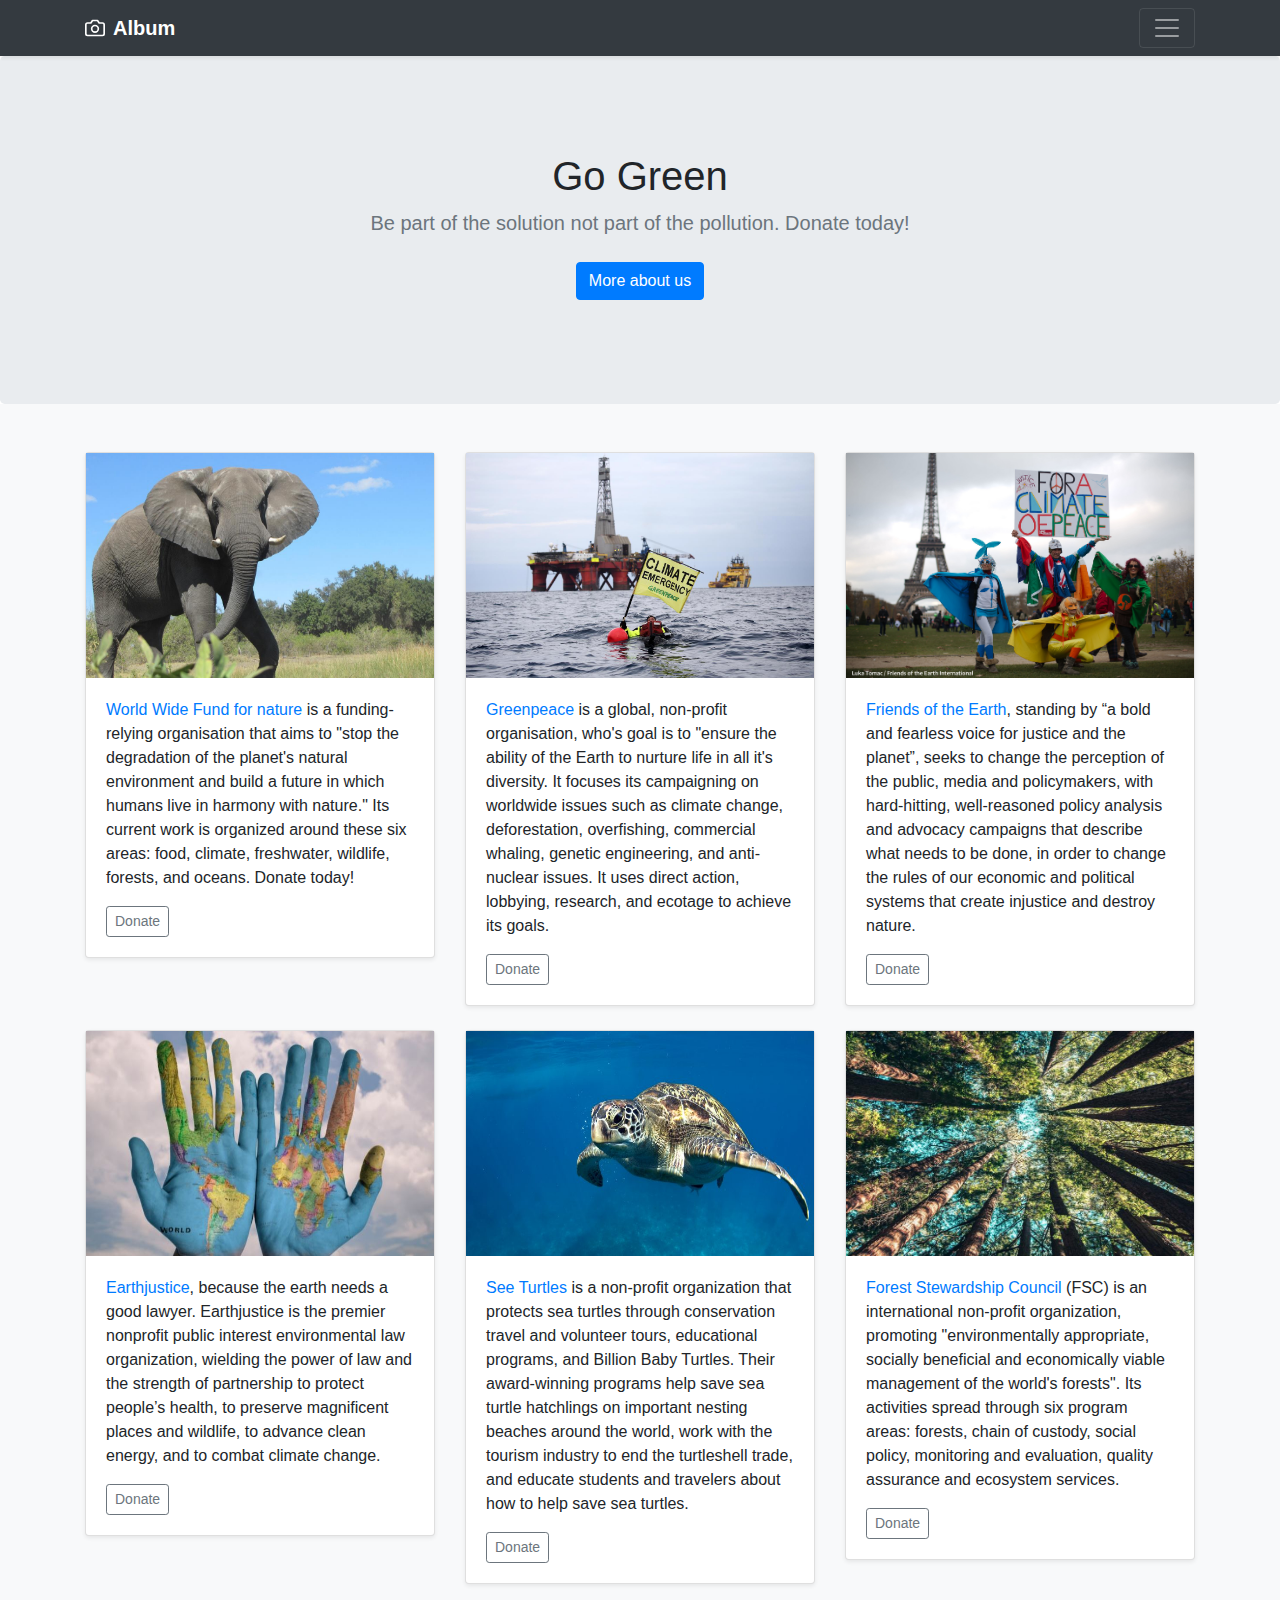
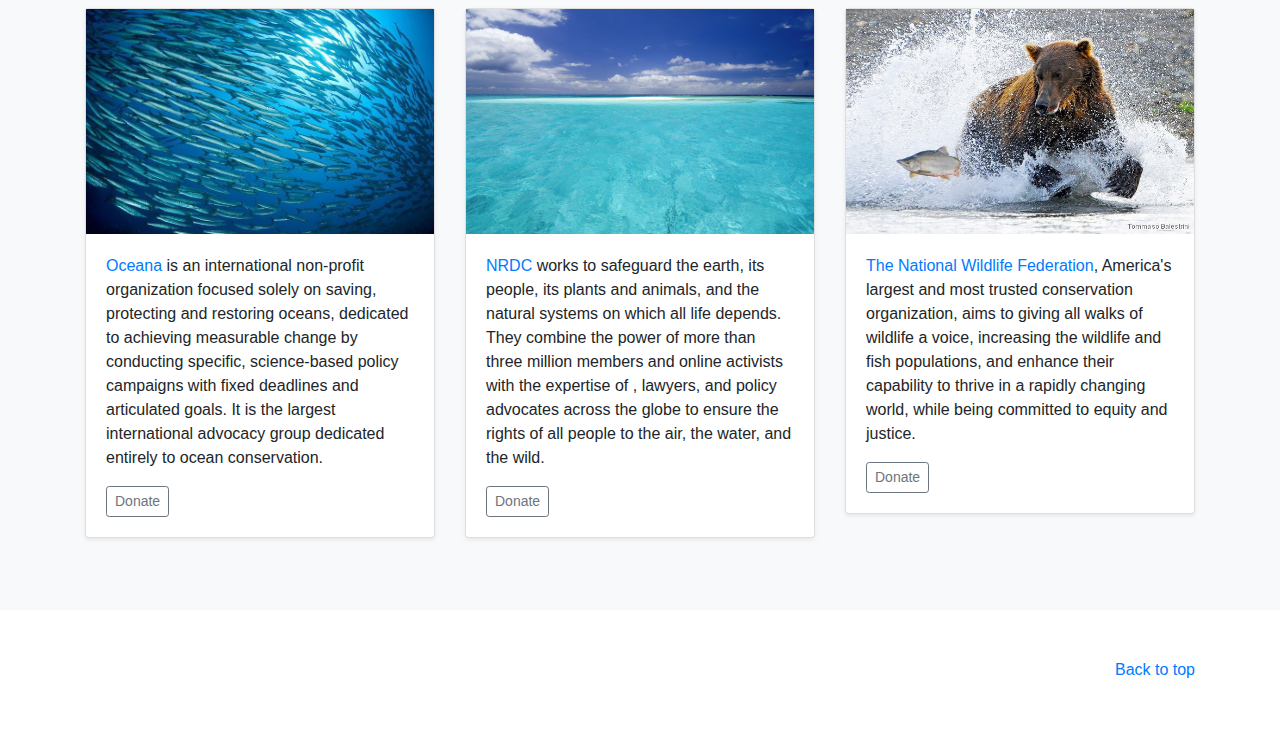
==== moreaboutus.html @ 10366674 "vol2" ====
<!doctype hmtl>
<html lang="en">

<head>
  <meta charset="utf-8">
  <meta name="viewport" content="width=device-width, initial-scale=1, shrink-to-fit=no">
  <meta name="description" content="">
  <meta name="author" content="Mark Otto, Jacob Thornton, and Bootstrap contributors">
  <meta name="generator" content="Jekyll v4.1.1">
  <title>Go Green</title>

  <link rel="canonical" href="https://getbootstrap.com/docs/4.5/examples/album/">

  <!-- Bootstrap core CSS -->
  <link rel="stylesheet" href="https://stackpath.bootstrapcdn.com/bootstrap/4.5.2/css/bootstrap.min.css"
    integrity="sha384-JcKb8q3iqJ61gNV9KGb8thSsNjpSL0n8PARn9HuZOnIxN0hoP+VmmDGMN5t9UJ0Z" crossorigin="anonymous">


  <!-- Custom styles for this template -->
  <link href="album.css" rel="stylesheet">
</head>

<body>  <header>
  <div class="collapse bg-dark" id="navbarHeader">
    <div class="container">
      <div class="row">
        <div class="col-sm-8 col-md-7 py-4">
          <h4 class="text-white">About</h4>
          <p class="text-muted">Add some information about the album below, the author, or any other background context. Make it a few sentences long so folks can pick up some informative tidbits. Then, link them off to some social networking sites or contact information.</p>
        </div>
        <div class="col-sm-4 offset-md-1 py-4">
          <h4 class="text-white">Contact</h4>
          <ul class="list-unstyled">
            <li><a href="#" class="text-white">Follow on Twitter</a></li>
            <li><a href="#" class="text-white">Like on Facebook</a></li>
            <li><a href="#" class="text-white">Email me</a></li>
          </ul>
        </div>
      </div>
    </div>
  </div>
  <div class="navbar navbar-dark bg-dark shadow-sm">
    <div class="container d-flex justify-content-between">
      <a href="#" class="navbar-brand d-flex align-items-center">
        <svg xmlns="http://www.w3.org/2000/svg" width="20" height="20" fill="none" stroke="currentColor" stroke-linecap="round" stroke-linejoin="round" stroke-width="2" aria-hidden="true" class="mr-2" viewBox="0 0 24 24" focusable="false"><path d="M23 19a2 2 0 0 1-2 2H3a2 2 0 0 1-2-2V8a2 2 0 0 1 2-2h4l2-3h6l2 3h4a2 2 0 0 1 2 2z"/><circle cx="12" cy="13" r="4"/></svg>
        <strong>Album</strong>
      </a>
      <button class="navbar-toggler" type="button" data-toggle="collapse" data-target="#navbarHeader" aria-controls="navbarHeader" aria-expanded="false" aria-label="Toggle navigation">
        <span class="navbar-toggler-icon"></span>
      </button>
    </div>
  </div>
</header>

  <!-- <header>
    <div class="collapse bg-dark" id="navbarHeader">
      <div class="container">
        <div class="row">
          <div class="col-sm-8 col-md-7 py-4">
            <h4 class="text-white">About</h4>
            <p class="text-muted">This site aims to raise awarness about the crucial situation our planet is facing.
              People can, through multiple sites, make donations to organisations fighting against our enviromental
              crisis.</p>
          </div>
          <div class="col-sm-4 offset-md-1 py-4">
            <h4 class="text-white">Contact</h4>
            <ul class="list-unstyle">
              <li><a href="https://twitter.com/gogreen32145730" class="text-white">Follow on Twitter</a></li>
              <li><a href="#" class="text-white">Follow on instagram</a></li>
              <li><a href="mailto:gogreenn2020@gmail.com" class="text-white">Email me</a></li>
            </ul>
          </div>
        </div>
      </div>
    </div>
    <div class="navbar navbar-dark bg-dark shadow-sm">
      <div class="container d-flex justify-content-between">
        <a href="#" class="navbar-brand d-flex align-items-center">

        </a>
        <button class="navbar-toggler" type="button" data-toggle="collapse" data-target="#navbarHeader"
          aria-controls="navbarHeader" aria-expanded="false" aria-label="Toggle navigation">
          <span class="navbar-toggler-icon"></span>
        </button>
      </div>
    </div>
  </header> --> 

  <main role="main">

    <section class="jumbotron text-center">
      <div class="container">
        <h1>Go Green</h1>
        <p class="lead text-muted">Be part of the solution not part of the pollution. Donate today!</p>
        <p>
          <a href="#" class="btn btn-primary my-2">More about us</a>

        </p>
      </div>
    </section>

    <div class="album py-5 bg-light">
      <div class="container">

        <div class="row">
          <div class="col-md-4">
            <div class="card mb-4 shadow-sm">
              <img src="elefantewwf.jpg" width="100%" height="225" xmlns="http://www.w3.org/2000/svg"
                preserveAspectRatio="xMidYMid slice" focusable="false" role="img" aria-label="Placeholder: Thumbnail">
              <title>Placeholder</title>
              <rect width="100%" height="100%" fill="#55595c" />
              <div class="card-body">
                <p class="card-text"><a
                    href="https://www.google.com/aclk?sa=l&ai=DChcSEwjLlL6vu8zrAhWRqRgKHQuYAdQYABAAGgJsZQ&ae=2&sig=AOD64_0D51InJXnUSyZuXm8vVxzeJvF4CA&q&adurl&ved=2ahUKEwig17Ovu8zrAhVqxIsKHYS4Bi0Q0Qx6BAgoEAE"
                    class="texte-black">World Wide Fund for nature</a> is a funding-relying organisation that aims to
                  "stop the degradation of the planet's natural environment and build a future in which humans live in
                  harmony with nature." Its current work is organized around these six areas: food, climate, freshwater,
                  wildlife, forests, and oceans. Donate today!</p>
                <div class="d-flex justify-content-between align-items-center">
                  <div class="btn-group">
                    <a href="https://lp.panda.org/donate" class="btn btn-sm btn-outline-secondary">Donate</a>
                  </div>
                </div>
              </div>
            </div>
          </div>
          <div class="col-md-4">
            <div class="card mb-4 shadow-sm">
              <img src="climate.jpg" width="100%" height="225" xmlns="http://www.w3.org/2000/svg"
                preserveAspectRatio="xMidYMid slice" focusable="false" role="img" aria-label="Placeholder: Thumbnail">
              <title>Placeholder</title>
              <rect width="100%" height="100%" fill="#55595c" />
              <div class="card-body">
                <p class="card-text"><a href="https://www.greenpeace.org/international/"
                    classe="texte-black">Greenpeace</a> is a global, non-profit organisation, who's goal is to "ensure
                  the ability of the Earth to nurture life in all it's diversity. It focuses its campaigning on
                  worldwide issues such as climate change, deforestation, overfishing, commercial whaling, genetic
                  engineering, and anti-nuclear issues. It uses direct action, lobbying, research, and ecotage to
                  achieve its goals.</p>
                <div class="d-flex justify-content-between align-items-center">
                  <div class="btn-group">
                    <a href="https://act.greenpeace.org/page/33188/donate/1?_ga=2.76716883.715536550.1599117206-2094102389.1599117206"
                      class="btn btn-sm btn-outline-secondary">Donate</a>
                  </div>
                </div>
              </div>
            </div>
          </div>
          <div class="col-md-4">
            <div class="card mb-4 shadow-sm">
              <img src="friends.jpg" width="100%" height="225" xmlns="http://www.w3.org/2000/svg"
                preserveAspectRatio="xMidYMid slice" focusable="false" role="img" aria-label="Placeholder: Thumbnail">
              <title>Placeholder</title>
              <rect width="100%" height="100%" fill="#55595c" />
              <div class="card-body">
                <p class="card-text"><a href="https://friendsoftheearth.uk/" classe="texte-black">Friends of the
                    Earth</a>, standing by “a bold and fearless voice for justice and the planet”, seeks to change the
                  perception of the public, media and policymakers, with hard-hitting, well-reasoned policy analysis and
                  advocacy campaigns that describe what needs to be done, in order to change the rules of our economic
                  and political systems that create injustice and destroy nature.</p>
                <div class="d-flex justify-content-between align-items-center">
                  <div class="btn-group">
                    <a href="https://act.friendsoftheearth.uk/donate/make-donation?_ga=2.71525395.1425810113.1599120692-1508148606.1599120692"
                      class="btn btn-sm btn-outline-secondary">Donate</a>
                  </div>
                </div>
              </div>
            </div>
          </div>

          <div class="col-md-4">
            <div class="card mb-4 shadow-sm">
              <img src="justice.jpg" width="100%" height="225" xmlns="http://www.w3.org/2000/svg"
                preserveAspectRatio="xMidYMid slice" focusable="false" role="img" aria-label="Placeholder: Thumbnail">
              <title>Placeholder</title>
              <rect width="100%" height="100%" fill="#55595c" />
              <div class="card-body">
                <p class="card-text"><a href="https://earthjustice.org/" classe="texte-black">Earthjustice</a>, because
                  the earth needs a good lawyer. Earthjustice is the premier nonprofit public interest environmental law
                  organization, wielding the power of law and the strength of partnership to protect people’s health, to
                  preserve magnificent places and wildlife, to advance clean energy, and to combat climate change.
                <div class="d-flex justify-content-between align-items-center">
                  <div class="btn-group">
                    <a href="https://earthjustice.org/give/donate-today"
                      class="btn btn-sm btn-outline-secondary">Donate</a>
                  </div>
                </div>
              </div>
            </div>
          </div>
          <div class="col-md-4">
            <div class="card mb-4 shadow-sm">
              <img src="turtles.jpg" width="100%" height="225" xmlns="http://www.w3.org/2000/svg"
                preserveAspectRatio="xMidYMid slice" focusable="false" role="img" aria-label="Placeholder: Thumbnail">
              <title>Placeholder</title>
              <rect width="100%" height="100%" fill="#55595c" />
              <div class="card-body">
                <p class="card-text"><a href="https://www.seeturtles.org/help-save-turtles" classe="texte-black">See
                    Turtles</a> is a non-profit organization that protects sea turtles through conservation travel and
                  volunteer tours, educational programs, and Billion Baby Turtles. Their award-winning programs help
                  save sea turtle hatchlings on important nesting beaches around the world, work with the tourism
                  industry to end the turtleshell trade, and educate students and travelers about how to help save sea
                  turtles.</p>
                <div class="d-flex justify-content-between align-items-center">
                  <div class="btn-group">
                    <a href="https://www.seeturtles.org/donate" class="btn btn-sm btn-outline-secondary">Donate</a>
                  </div>
                </div>
              </div>
            </div>
          </div>
          <div class="col-md-4">
            <div class="card mb-4 shadow-sm">
              <img src="fsc.jpg" width="100%" height="225" xmlns="http://www.w3.org/2000/svg"
                preserveAspectRatio="xMidYMid slice" focusable="false" role="img" aria-label="Placeholder: Thumbnail">
              <title>Placeholder</title>
              <rect width="100%" height="100%" fill="#55595c" />
              <div class="card-body">
                <p class="card-text"><a href="https://fsc.org/en/about-us" classe="texte-black">Forest Stewardship
                    Council</a> (FSC) is an international non-profit organization, promoting "environmentally
                  appropriate, socially beneficial and economically viable management of the world's forests". Its
                  activities spread through six program areas: forests, chain of custody, social policy, monitoring and
                  evaluation, quality assurance and ecosystem services.</p>
                <div class="d-flex justify-content-between align-items-center">
                  <div class="btn-group">
                    <a href="https://fsc.org/en/support-us" class="btn btn-sm btn-outline-secondary">Donate</a>
                  </div>
                </div>
              </div>
            </div>
          </div>

          <div class="col-md-4">
            <div class="card mb-4 shadow-sm">
              <img src="oceana.jpg" width="100%" height="225" xmlns="http://www.w3.org/2000/svg"
                preserveAspectRatio="xMidYMid slice" focusable="false" role="img" aria-label="Placeholder: Thumbnail">
              <title>Placeholder</title>
              <rect width="100%" height="100%" fill="#55595c" />
              <div class="card-body">
                <p class="card-text"><a href="https://oceana.org/" classe="texte-black">Oceana</a> is an international
                  non-profit organization focused solely on saving, protecting and restoring oceans, dedicated to
                  achieving measurable change by conducting specific, science-based policy campaigns with fixed
                  deadlines and articulated goals. It is the largest international advocacy group dedicated entirely to
                  ocean conservation.</p>
                <div class="d-flex justify-content-between align-items-center">
                  <div class="btn-group">
                    <a href="https://oceana.org/support-oceana" class="btn btn-sm btn-outline-secondary">Donate</a>
                  </div>
                </div>
              </div>
            </div>
          </div>
          <div class="col-md-4">
            <div class="card mb-4 shadow-sm">
              <img src="nrdc.jpg" width="100%" height="225" xmlns="http://www.w3.org/2000/svg"
                preserveAspectRatio="xMidYMid slice" focusable="false" role="img" aria-label="Placeholder: Thumbnail">
              <title>Placeholder</title>
              <rect width="100%" height="100%" fill="#55595c" />
              <div class="card-body">
                <p class="card-text"><a
                    href="https://www.nrdc.org/stories/air-pollution-everything-you-need-know">NRDC</a> works to
                  safeguard the earth, its people, its plants and animals, and the natural systems on which all life
                  depends. They combine the power of more than three million members and online activists with the
                  expertise of , lawyers, and policy advocates across the globe to ensure the rights of all people to
                  the air, the water, and the wild. </p>
                <div class="d-flex justify-content-between align-items-center">
                  <div class="btn-group">
                    <a href="https://www.nrdc.org/get-involved" class="btn btn-sm btn-outline-secondary">Donate</a>
                  </div>
                </div>
              </div>
            </div>
          </div>
          <div class="col-md-4">
            <div class="card mb-4 shadow-sm">
              <img src="nwf.jpg" width="100%" height="225" xmlns="http://www.w3.org/2000/svg"
                preserveAspectRatio="xMidYMid slice" focusable="false" role="img" aria-label="Placeholder: Thumbnail">
              <title>Placeholder</title>
              <rect width="100%" height="100%" fill="#55595c" />
              <div class="card-body">
                <p class="card-text"><a href="https://www.nwf.org/Our-Work" classe="texte-black">The National Wildlife
                    Federation</a>, America's largest and most trusted conservation organization, aims to giving all
                  walks of wildlife a voice, increasing the wildlife and fish populations, and enhance their capability
                  to thrive in a rapidly changing world, while being committed to equity and justice.</p>
                <div class="d-flex justify-content-between align-items-center">
                  <div class="btn-group">
                    <a href="https://support.nwf.org/page/9384/donate/1?_ga=2.35421409.1308420424.1599129655-417324449.1599129655"
                      class="btn btn-sm btn-outline-secondary">Donate</a>
                  </div>
                </div>
              </div>
            </div>
          </div>
        </div>
      </div>
    </div>

  </main>

  <footer class="text-muted">
    <div class="container">
      <p class="float-right">
        <a href="#">Back to top</a>
      </p>
    </div>
  </footer>
 <!-- Bootstrap core JavaScript
    ================================================== -->
    <!-- Placed at the end of the document so the pages load faster -->
    <script
      src="https://code.jquery.com/jquery-3.3.1.slim.min.js"
      integrity="sha384-q8i/X+965DzO0rT7abK41JStQIAqVgRVzpbzo5smXKp4YfRvH+8abtTE1Pi6jizo"
      crossorigin="anonymous"
    ></script>
    <script>
      window.jQuery ||
        document.write(
          '<script src="../../assets/js/vendor/jquery-slim.min.js"><\/script>'
        );
    </script>
    <script src="https://getbootstrap.com/docs/4.1/assets/js/vendor/popper.min.js"></script>
    <script src="https://getbootstrap.com/docs/4.1/dist/js/bootstrap.min.js"></script>
<script src="https://getbootstrap.com/docs/4.1/assets/js/vendor/holder.min.js"></script>
</body> 

</html>
---- album.css ----
.jumbotron {
  padding-top: 3rem;
  padding-bottom: 3rem;
  margin-bottom: 0;
  background-image:("gogreen.jpg")
}
@media (min-width: 768px) {
  .jumbotron {
    padding-top: 6rem;
    padding-bottom: 6rem;
  }
}

.jumbotron p:last-child {
  margin-bottom: 0;
}

.jumbotron h1 {
  font-weight: 300;
}

.jumbotron .container {
  max-width: 40rem;
}

      .bd-placeholder-img {
        font-size: 1.125rem;
        text-anchor: middle;
        -webkit-user-select: none;
        -moz-user-select: none;
        -ms-user-select: none;
        user-select: none;
      }

      @media (min-width: 768px) {
        .bd-placeholder-img-lg {
          font-size: 3.5rem;
        }
      }
    
footer {
  padding-top: 3rem;
  padding-bottom: 3rem;
}

footer p {
  margin-bottom: .25rem;
}
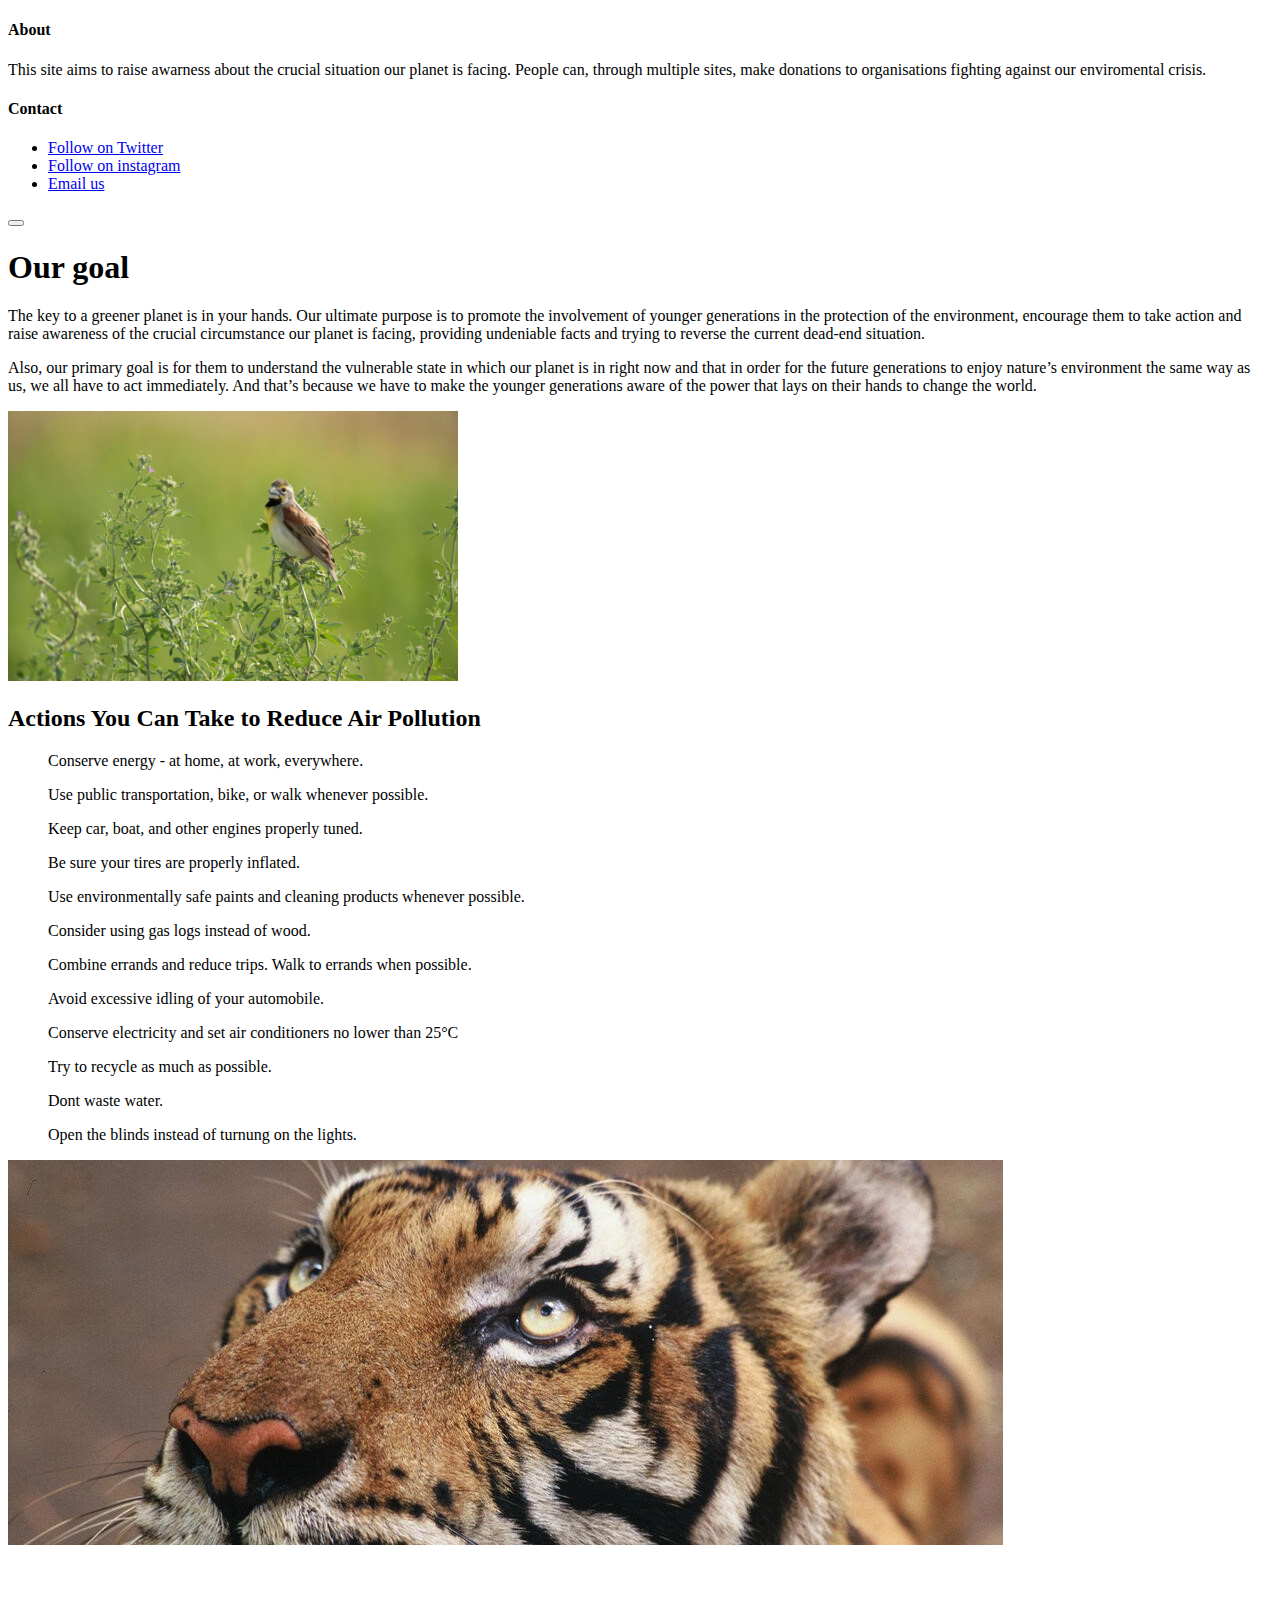
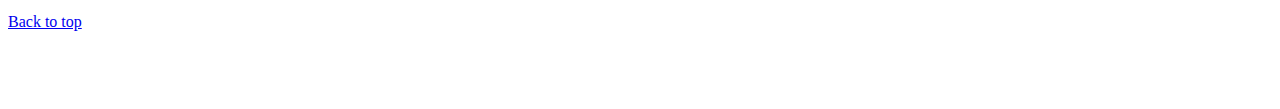
==== commit a59c67a5: "vol 3" ====
--- a/moreaboutus.html
+++ b/moreaboutus.html
@@ -1,303 +1,101 @@
-<!doctype hmtl>
+<!DOCTYPE html>
 <html lang="en">
-
-<head>
-  <meta charset="utf-8">
-  <meta name="viewport" content="width=device-width, initial-scale=1, shrink-to-fit=no">
-  <meta name="description" content="">
-  <meta name="author" content="Mark Otto, Jacob Thornton, and Bootstrap contributors">
-  <meta name="generator" content="Jekyll v4.1.1">
-  <title>Go Green</title>
-
-  <link rel="canonical" href="https://getbootstrap.com/docs/4.5/examples/album/">
-
-  <!-- Bootstrap core CSS -->
-  <link rel="stylesheet" href="https://stackpath.bootstrapcdn.com/bootstrap/4.5.2/css/bootstrap.min.css"
-    integrity="sha384-JcKb8q3iqJ61gNV9KGb8thSsNjpSL0n8PARn9HuZOnIxN0hoP+VmmDGMN5t9UJ0Z" crossorigin="anonymous">
-
-
-  <!-- Custom styles for this template -->
-  <link href="album.css" rel="stylesheet">
-</head>
-
-<body>  <header>
-  <div class="collapse bg-dark" id="navbarHeader">
-    <div class="container">
-      <div class="row">
-        <div class="col-sm-8 col-md-7 py-4">
-          <h4 class="text-white">About</h4>
-          <p class="text-muted">Add some information about the album below, the author, or any other background context. Make it a few sentences long so folks can pick up some informative tidbits. Then, link them off to some social networking sites or contact information.</p>
-        </div>
-        <div class="col-sm-4 offset-md-1 py-4">
-          <h4 class="text-white">Contact</h4>
-          <ul class="list-unstyled">
-            <li><a href="#" class="text-white">Follow on Twitter</a></li>
-            <li><a href="#" class="text-white">Like on Facebook</a></li>
-            <li><a href="#" class="text-white">Email me</a></li>
-          </ul>
-        </div>
-      </div>
-    </div>
-  </div>
-  <div class="navbar navbar-dark bg-dark shadow-sm">
-    <div class="container d-flex justify-content-between">
-      <a href="#" class="navbar-brand d-flex align-items-center">
-        <svg xmlns="http://www.w3.org/2000/svg" width="20" height="20" fill="none" stroke="currentColor" stroke-linecap="round" stroke-linejoin="round" stroke-width="2" aria-hidden="true" class="mr-2" viewBox="0 0 24 24" focusable="false"><path d="M23 19a2 2 0 0 1-2 2H3a2 2 0 0 1-2-2V8a2 2 0 0 1 2-2h4l2-3h6l2 3h4a2 2 0 0 1 2 2z"/><circle cx="12" cy="13" r="4"/></svg>
-        <strong>Album</strong>
-      </a>
-      <button class="navbar-toggler" type="button" data-toggle="collapse" data-target="#navbarHeader" aria-controls="navbarHeader" aria-expanded="false" aria-label="Toggle navigation">
-        <span class="navbar-toggler-icon"></span>
-      </button>
-    </div>
-  </div>
-</header>
-
-  <!-- <header>
-    <div class="collapse bg-dark" id="navbarHeader">
-      <div class="container">
-        <div class="row">
-          <div class="col-sm-8 col-md-7 py-4">
-            <h4 class="text-white">About</h4>
-            <p class="text-muted">This site aims to raise awarness about the crucial situation our planet is facing.
-              People can, through multiple sites, make donations to organisations fighting against our enviromental
-              crisis.</p>
-          </div>
-          <div class="col-sm-4 offset-md-1 py-4">
-            <h4 class="text-white">Contact</h4>
-            <ul class="list-unstyle">
-              <li><a href="https://twitter.com/gogreen32145730" class="text-white">Follow on Twitter</a></li>
-              <li><a href="#" class="text-white">Follow on instagram</a></li>
-              <li><a href="mailto:gogreenn2020@gmail.com" class="text-white">Email me</a></li>
-            </ul>
-          </div>
-        </div>
-      </div>
-    </div>
-    <div class="navbar navbar-dark bg-dark shadow-sm">
-      <div class="container d-flex justify-content-between">
-        <a href="#" class="navbar-brand d-flex align-items-center">
-
-        </a>
-        <button class="navbar-toggler" type="button" data-toggle="collapse" data-target="#navbarHeader"
-          aria-controls="navbarHeader" aria-expanded="false" aria-label="Toggle navigation">
-          <span class="navbar-toggler-icon"></span>
-        </button>
-      </div>
-    </div>
-  </header> --> 
-
-  <main role="main">
-
-    <section class="jumbotron text-center">
-      <div class="container">
-        <h1>Go Green</h1>
-        <p class="lead text-muted">Be part of the solution not part of the pollution. Donate today!</p>
-        <p>
-          <a href="#" class="btn btn-primary my-2">More about us</a>
-
-        </p>
-      </div>
-    </section>
-
-    <div class="album py-5 bg-light">
-      <div class="container">
-
-        <div class="row">
-          <div class="col-md-4">
-            <div class="card mb-4 shadow-sm">
-              <img src="elefantewwf.jpg" width="100%" height="225" xmlns="http://www.w3.org/2000/svg"
-                preserveAspectRatio="xMidYMid slice" focusable="false" role="img" aria-label="Placeholder: Thumbnail">
-              <title>Placeholder</title>
-              <rect width="100%" height="100%" fill="#55595c" />
-              <div class="card-body">
-                <p class="card-text"><a
-                    href="https://www.google.com/aclk?sa=l&ai=DChcSEwjLlL6vu8zrAhWRqRgKHQuYAdQYABAAGgJsZQ&ae=2&sig=AOD64_0D51InJXnUSyZuXm8vVxzeJvF4CA&q&adurl&ved=2ahUKEwig17Ovu8zrAhVqxIsKHYS4Bi0Q0Qx6BAgoEAE"
-                    class="texte-black">World Wide Fund for nature</a> is a funding-relying organisation that aims to
-                  "stop the degradation of the planet's natural environment and build a future in which humans live in
-                  harmony with nature." Its current work is organized around these six areas: food, climate, freshwater,
-                  wildlife, forests, and oceans. Donate today!</p>
-                <div class="d-flex justify-content-between align-items-center">
-                  <div class="btn-group">
-                    <a href="https://lp.panda.org/donate" class="btn btn-sm btn-outline-secondary">Donate</a>
-                  </div>
-                </div>
-              </div>
+  <head>
+    <meta charset="utf-8" />
+    <meta
+      name="viewport"
+      content="width=device-width, initial-scale=1, shrink-to-fit=no"
+    />
+    <meta name="description" content="" />
+    <meta name="author" content="" />
+    <link rel="icon" href="/docs/4.1/assets/img/favicons/favicon.ico" />
+    <title>Go Green</title>
+    <link
+      rel="canonical"
+      href="https://getbootstrap.com/docs/4.1/examples/album/"
+    />
+    <!-- Bootstrap core CSS -->
+    <link
+      rel="stylesheet"
+      href="https://stackpath.bootstrapcdn.com/bootstrap/4.1.3/css/bootstrap.min.css"
+      integrity="sha384-MCw98/SFnGE8fJT3GXwEOngsV7Zt27NXFoaoApmYm81iuXoPkFOJwJ8ERdknLPMO"
+      crossorigin="anonymous"
+    />
+    <!-- Custom styles for this template -->
+    <link href="album.css" rel="stylesheet" />
+  </head>
+  <body>
+    <header>
+      <div class="collapse bg-dark" id="navbarHeader">
+        <div class="container">
+          <div class="row">
+            <div class="col-sm-8 col-md-7 py-4">
+              <h4 class="text-white">About</h4>
+              <p class="text-muted">
+                This site aims to raise awarness about the crucial situation our planet is facing.
+                People can, through multiple sites, make donations to organisations fighting against our enviromental
+                crisis.
+              </p>
             </div>
-          </div>
-          <div class="col-md-4">
-            <div class="card mb-4 shadow-sm">
-              <img src="climate.jpg" width="100%" height="225" xmlns="http://www.w3.org/2000/svg"
-                preserveAspectRatio="xMidYMid slice" focusable="false" role="img" aria-label="Placeholder: Thumbnail">
-              <title>Placeholder</title>
-              <rect width="100%" height="100%" fill="#55595c" />
-              <div class="card-body">
-                <p class="card-text"><a href="https://www.greenpeace.org/international/"
-                    classe="texte-black">Greenpeace</a> is a global, non-profit organisation, who's goal is to "ensure
-                  the ability of the Earth to nurture life in all it's diversity. It focuses its campaigning on
-                  worldwide issues such as climate change, deforestation, overfishing, commercial whaling, genetic
-                  engineering, and anti-nuclear issues. It uses direct action, lobbying, research, and ecotage to
-                  achieve its goals.</p>
-                <div class="d-flex justify-content-between align-items-center">
-                  <div class="btn-group">
-                    <a href="https://act.greenpeace.org/page/33188/donate/1?_ga=2.76716883.715536550.1599117206-2094102389.1599117206"
-                      class="btn btn-sm btn-outline-secondary">Donate</a>
-                  </div>
-                </div>
-              </div>
-            </div>
-          </div>
-          <div class="col-md-4">
-            <div class="card mb-4 shadow-sm">
-              <img src="friends.jpg" width="100%" height="225" xmlns="http://www.w3.org/2000/svg"
-                preserveAspectRatio="xMidYMid slice" focusable="false" role="img" aria-label="Placeholder: Thumbnail">
-              <title>Placeholder</title>
-              <rect width="100%" height="100%" fill="#55595c" />
-              <div class="card-body">
-                <p class="card-text"><a href="https://friendsoftheearth.uk/" classe="texte-black">Friends of the
-                    Earth</a>, standing by “a bold and fearless voice for justice and the planet”, seeks to change the
-                  perception of the public, media and policymakers, with hard-hitting, well-reasoned policy analysis and
-                  advocacy campaigns that describe what needs to be done, in order to change the rules of our economic
-                  and political systems that create injustice and destroy nature.</p>
-                <div class="d-flex justify-content-between align-items-center">
-                  <div class="btn-group">
-                    <a href="https://act.friendsoftheearth.uk/donate/make-donation?_ga=2.71525395.1425810113.1599120692-1508148606.1599120692"
-                      class="btn btn-sm btn-outline-secondary">Donate</a>
-                  </div>
-                </div>
-              </div>
-            </div>
-          </div>
-
-          <div class="col-md-4">
-            <div class="card mb-4 shadow-sm">
-              <img src="justice.jpg" width="100%" height="225" xmlns="http://www.w3.org/2000/svg"
-                preserveAspectRatio="xMidYMid slice" focusable="false" role="img" aria-label="Placeholder: Thumbnail">
-              <title>Placeholder</title>
-              <rect width="100%" height="100%" fill="#55595c" />
-              <div class="card-body">
-                <p class="card-text"><a href="https://earthjustice.org/" classe="texte-black">Earthjustice</a>, because
-                  the earth needs a good lawyer. Earthjustice is the premier nonprofit public interest environmental law
-                  organization, wielding the power of law and the strength of partnership to protect people’s health, to
-                  preserve magnificent places and wildlife, to advance clean energy, and to combat climate change.
-                <div class="d-flex justify-content-between align-items-center">
-                  <div class="btn-group">
-                    <a href="https://earthjustice.org/give/donate-today"
-                      class="btn btn-sm btn-outline-secondary">Donate</a>
-                  </div>
-                </div>
-              </div>
-            </div>
-          </div>
-          <div class="col-md-4">
-            <div class="card mb-4 shadow-sm">
-              <img src="turtles.jpg" width="100%" height="225" xmlns="http://www.w3.org/2000/svg"
-                preserveAspectRatio="xMidYMid slice" focusable="false" role="img" aria-label="Placeholder: Thumbnail">
-              <title>Placeholder</title>
-              <rect width="100%" height="100%" fill="#55595c" />
-              <div class="card-body">
-                <p class="card-text"><a href="https://www.seeturtles.org/help-save-turtles" classe="texte-black">See
-                    Turtles</a> is a non-profit organization that protects sea turtles through conservation travel and
-                  volunteer tours, educational programs, and Billion Baby Turtles. Their award-winning programs help
-                  save sea turtle hatchlings on important nesting beaches around the world, work with the tourism
-                  industry to end the turtleshell trade, and educate students and travelers about how to help save sea
-                  turtles.</p>
-                <div class="d-flex justify-content-between align-items-center">
-                  <div class="btn-group">
-                    <a href="https://www.seeturtles.org/donate" class="btn btn-sm btn-outline-secondary">Donate</a>
-                  </div>
-                </div>
-              </div>
-            </div>
-          </div>
-          <div class="col-md-4">
-            <div class="card mb-4 shadow-sm">
-              <img src="fsc.jpg" width="100%" height="225" xmlns="http://www.w3.org/2000/svg"
-                preserveAspectRatio="xMidYMid slice" focusable="false" role="img" aria-label="Placeholder: Thumbnail">
-              <title>Placeholder</title>
-              <rect width="100%" height="100%" fill="#55595c" />
-              <div class="card-body">
-                <p class="card-text"><a href="https://fsc.org/en/about-us" classe="texte-black">Forest Stewardship
-                    Council</a> (FSC) is an international non-profit organization, promoting "environmentally
-                  appropriate, socially beneficial and economically viable management of the world's forests". Its
-                  activities spread through six program areas: forests, chain of custody, social policy, monitoring and
-                  evaluation, quality assurance and ecosystem services.</p>
-                <div class="d-flex justify-content-between align-items-center">
-                  <div class="btn-group">
-                    <a href="https://fsc.org/en/support-us" class="btn btn-sm btn-outline-secondary">Donate</a>
-                  </div>
-                </div>
-              </div>
-            </div>
-          </div>
-
-          <div class="col-md-4">
-            <div class="card mb-4 shadow-sm">
-              <img src="oceana.jpg" width="100%" height="225" xmlns="http://www.w3.org/2000/svg"
-                preserveAspectRatio="xMidYMid slice" focusable="false" role="img" aria-label="Placeholder: Thumbnail">
-              <title>Placeholder</title>
-              <rect width="100%" height="100%" fill="#55595c" />
-              <div class="card-body">
-                <p class="card-text"><a href="https://oceana.org/" classe="texte-black">Oceana</a> is an international
-                  non-profit organization focused solely on saving, protecting and restoring oceans, dedicated to
-                  achieving measurable change by conducting specific, science-based policy campaigns with fixed
-                  deadlines and articulated goals. It is the largest international advocacy group dedicated entirely to
-                  ocean conservation.</p>
-                <div class="d-flex justify-content-between align-items-center">
-                  <div class="btn-group">
-                    <a href="https://oceana.org/support-oceana" class="btn btn-sm btn-outline-secondary">Donate</a>
-                  </div>
-                </div>
-              </div>
-            </div>
-          </div>
-          <div class="col-md-4">
-            <div class="card mb-4 shadow-sm">
-              <img src="nrdc.jpg" width="100%" height="225" xmlns="http://www.w3.org/2000/svg"
-                preserveAspectRatio="xMidYMid slice" focusable="false" role="img" aria-label="Placeholder: Thumbnail">
-              <title>Placeholder</title>
-              <rect width="100%" height="100%" fill="#55595c" />
-              <div class="card-body">
-                <p class="card-text"><a
-                    href="https://www.nrdc.org/stories/air-pollution-everything-you-need-know">NRDC</a> works to
-                  safeguard the earth, its people, its plants and animals, and the natural systems on which all life
-                  depends. They combine the power of more than three million members and online activists with the
-                  expertise of , lawyers, and policy advocates across the globe to ensure the rights of all people to
-                  the air, the water, and the wild. </p>
-                <div class="d-flex justify-content-between align-items-center">
-                  <div class="btn-group">
-                    <a href="https://www.nrdc.org/get-involved" class="btn btn-sm btn-outline-secondary">Donate</a>
-                  </div>
-                </div>
-              </div>
-            </div>
-          </div>
-          <div class="col-md-4">
-            <div class="card mb-4 shadow-sm">
-              <img src="nwf.jpg" width="100%" height="225" xmlns="http://www.w3.org/2000/svg"
-                preserveAspectRatio="xMidYMid slice" focusable="false" role="img" aria-label="Placeholder: Thumbnail">
-              <title>Placeholder</title>
-              <rect width="100%" height="100%" fill="#55595c" />
-              <div class="card-body">
-                <p class="card-text"><a href="https://www.nwf.org/Our-Work" classe="texte-black">The National Wildlife
-                    Federation</a>, America's largest and most trusted conservation organization, aims to giving all
-                  walks of wildlife a voice, increasing the wildlife and fish populations, and enhance their capability
-                  to thrive in a rapidly changing world, while being committed to equity and justice.</p>
-                <div class="d-flex justify-content-between align-items-center">
-                  <div class="btn-group">
-                    <a href="https://support.nwf.org/page/9384/donate/1?_ga=2.35421409.1308420424.1599129655-417324449.1599129655"
-                      class="btn btn-sm btn-outline-secondary">Donate</a>
-                  </div>
-                </div>
-              </div>
+            <div class="col-sm-4 offset-md-1 py-4">
+              <h4 class="text-white">Contact</h4>
+              <ul class="list-unstyled">
+                <li><a href="https://twitter.com/gogreen32145730" class="text-white">Follow on Twitter</a></li>
+                <li><a href="https://www.instagram.com/gogreenn2020/" class="text-white">Follow on instagram</a></li>
+                <li><a href="mailto:gogreenn2020@gmail.com" class="text-white">Email us</a></li>
+              </ul>
             </div>
           </div>
         </div>
       </div>
-    </div>
+      <div class="navbar navbar-dark bg-dark shadow-sm">
+        <div class="container d-flex justify-content-between">
+          <a href="#" class="navbar-brand d-flex align-items-center">
+            
+              <path
+                d="M23 19a2 2 0 0 1-2 2H3a2 2 0 0 1-2-2V8a2 2 0 0 1 2-2h4l2-3h6l2 3h4a2 2 0 0 1 2 2z"
+              ></path>
+              <circle cx="12" cy="13" r="4"></circle>
+            </svg>
+           
+          </a>
+          <button
+            class="navbar-toggler"
+            type="button"
+            data-toggle="collapse"
+            data-target="#navbarHeader"
+            aria-controls="navbarHeader"
+            aria-expanded="false"
+            aria-label="Toggle navigation"
+          >
+            <span class="navbar-toggler-icon"></span>
+          </button>
+        </div>
+      </div>
+    </header>
 
-  </main>
+ <h1>Our goal</h1>
+ <p>The key to a greener planet is in your hands. Our ultimate purpose is to promote the involvement of younger generations in the protection of the environment, encourage them to take action and raise awareness of the crucial circumstance our planet is facing, providing undeniable facts and trying to reverse the current dead-end situation.</p>
+ <p>Also, our primary goal is for them to understand the vulnerable state in which our planet is in right now and that in order for the future generations to enjoy nature’s environment the same way as us, we all have to act immediately. And that’s because we have to make the younger generations aware of the power that lays on their hands to change the world.</p>
+ 
+ <img src="bird.jpg" width="450">
 
-  <footer class="text-muted">
+ <h2>Actions You Can Take to Reduce Air Pollution</h2>
+ <ul>Conserve energy - at home, at work, everywhere.</ul>
+ <ul>Use public transportation, bike, or walk whenever possible.</ul>
+ <ul>Keep car, boat, and other engines properly tuned.</ul>
+ <ul>Be sure your tires are properly inflated.</ul>
+ <ul>Use environmentally safe paints and cleaning products whenever possible.</ul>
+ <ul>Consider using gas logs instead of wood.</ul>
+ <ul>Combine errands and reduce trips. Walk to errands when possible.</ul>
+ <ul>Avoid excessive idling of your automobile.</ul>
+ <ul>Conserve electricity and set air conditioners no lower than 25°C</ul>
+ <ul>Try to recycle as much as possible.</ul>
+ <ul>Dont waste water.</ul>
+ <ul>Open the blinds instead of turnung on the lights.</ul>
+       <img src="tigerwwf.jpg">
+ 
+ <footer class="text-muted">
     <div class="container">
       <p class="float-right">
         <a href="#">Back to top</a>
--- a/album.css
+++ b/album.css
@@ -2,7 +2,9 @@
   padding-top: 3rem;
   padding-bottom: 3rem;
   margin-bottom: 0;
-  background-image:("gogreen.jpg")
+  background-image:url("elephants.jpg");
+  background-size: cover;
+  background-position: 50% 50%;
 }
 @media (min-width: 768px) {
   .jumbotron {
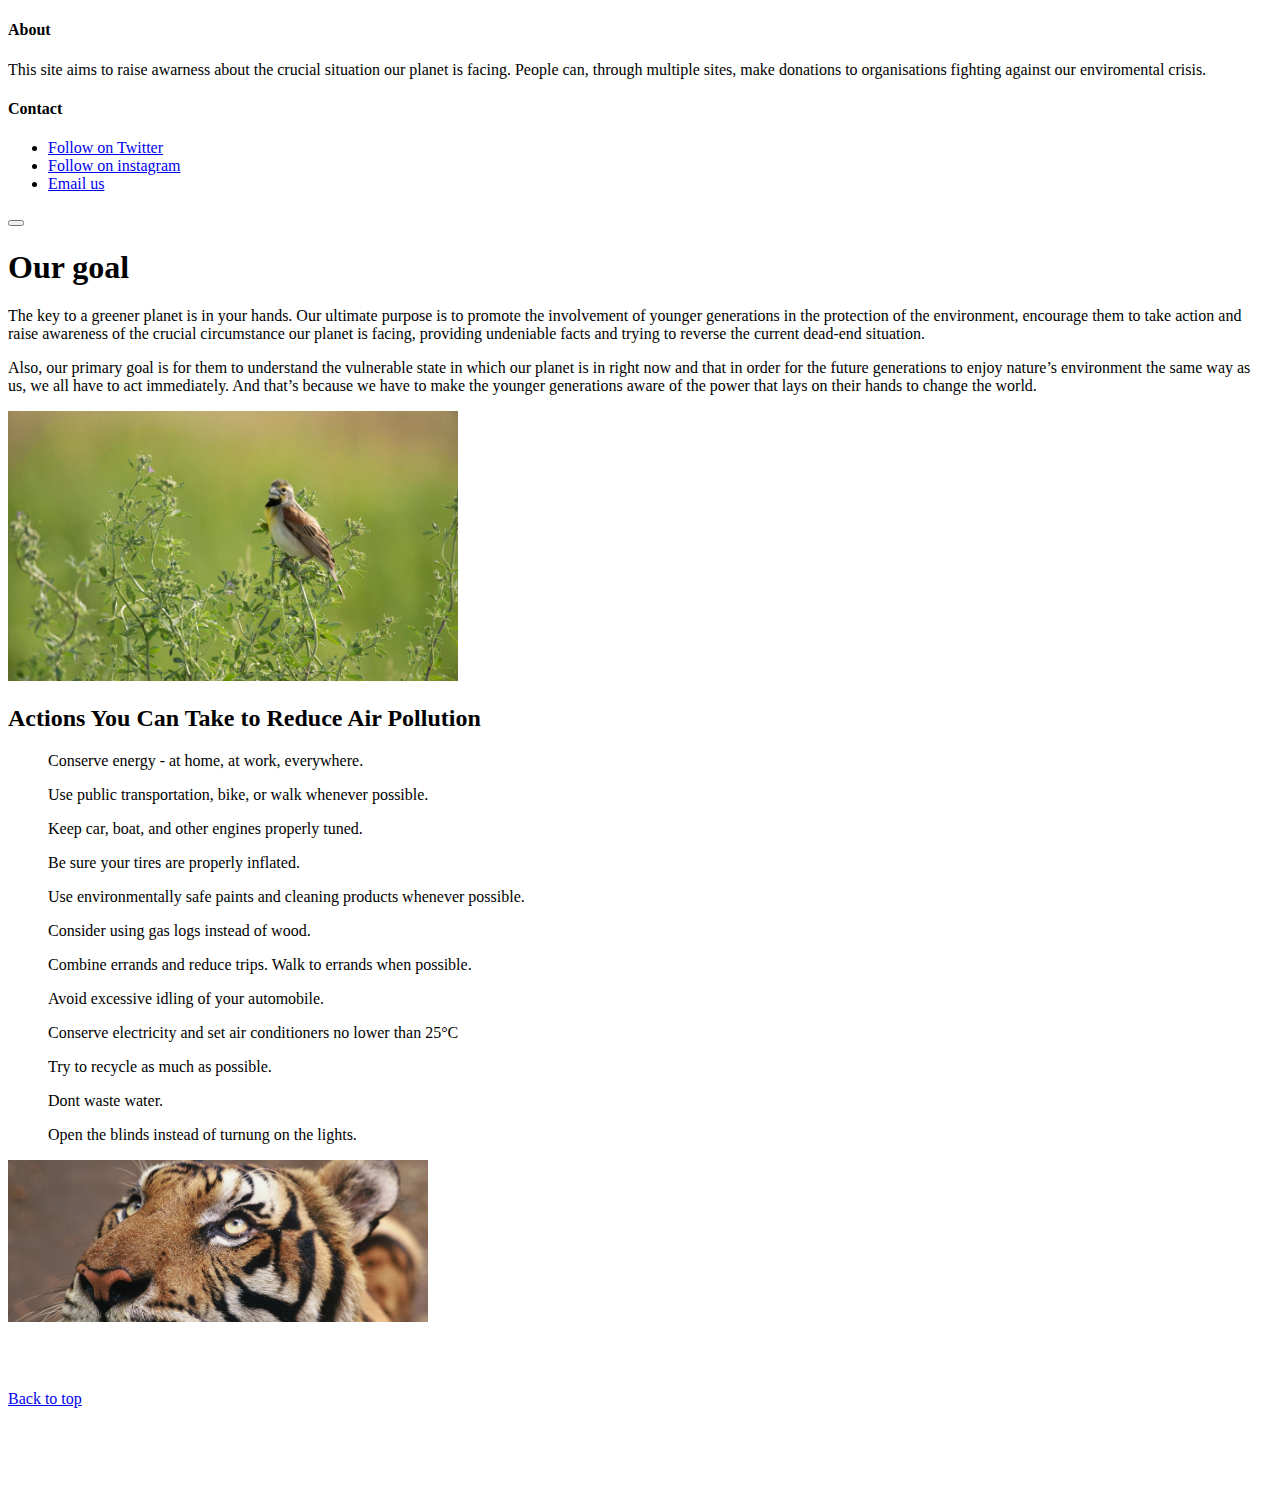
==== commit c31640e5: "Update moreaboutus.html" ====
--- a/moreaboutus.html
+++ b/moreaboutus.html
@@ -93,7 +93,7 @@
  <ul>Try to recycle as much as possible.</ul>
  <ul>Dont waste water.</ul>
  <ul>Open the blinds instead of turnung on the lights.</ul>
-       <img src="tigerwwf.jpg">
+       <img src="tigerwwf.jpg" width="420">
  
  <footer class="text-muted">
     <div class="container">
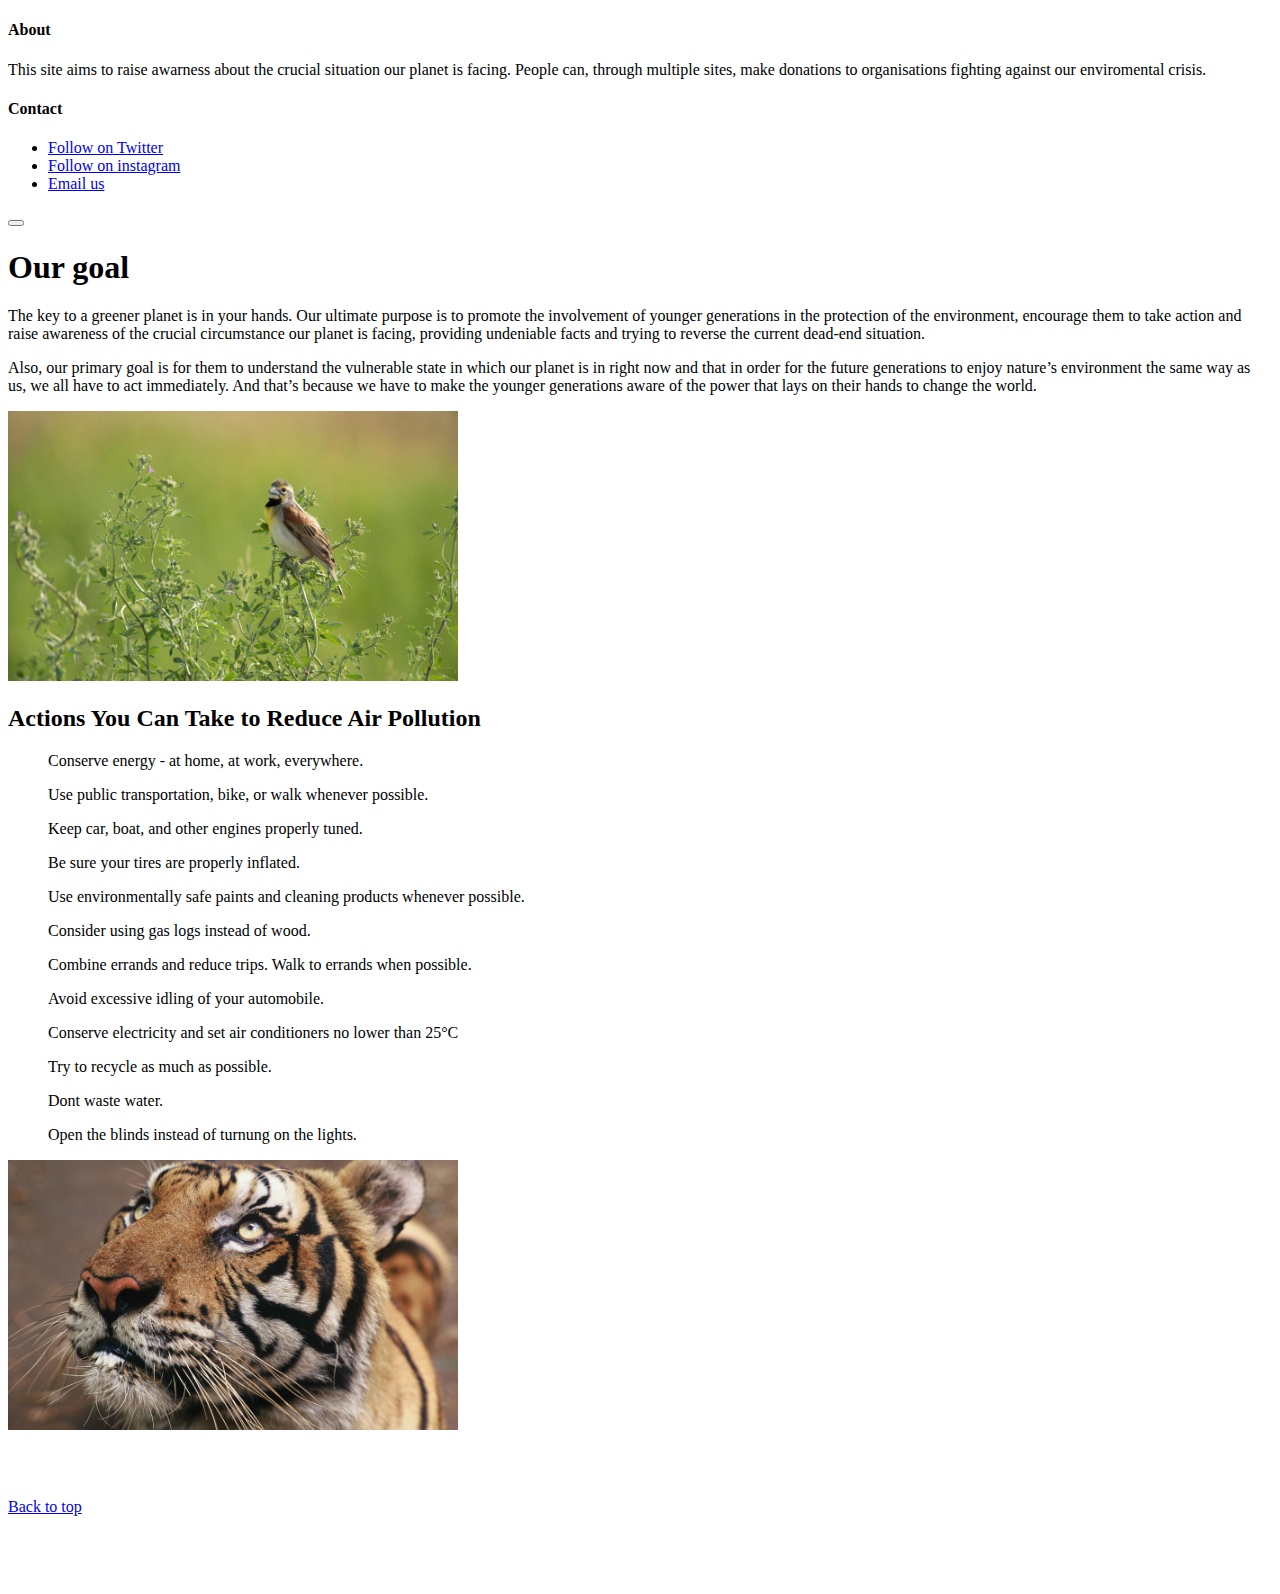
==== commit a4926965: "vol5" ====
--- a/moreaboutus.html
+++ b/moreaboutus.html
@@ -93,7 +93,7 @@
  <ul>Try to recycle as much as possible.</ul>
  <ul>Dont waste water.</ul>
  <ul>Open the blinds instead of turnung on the lights.</ul>
-       <img src="tigerwwf.jpg" width="420">
+       <img src="tigerwwf (1).jpg" width="450">
  
  <footer class="text-muted">
     <div class="container">
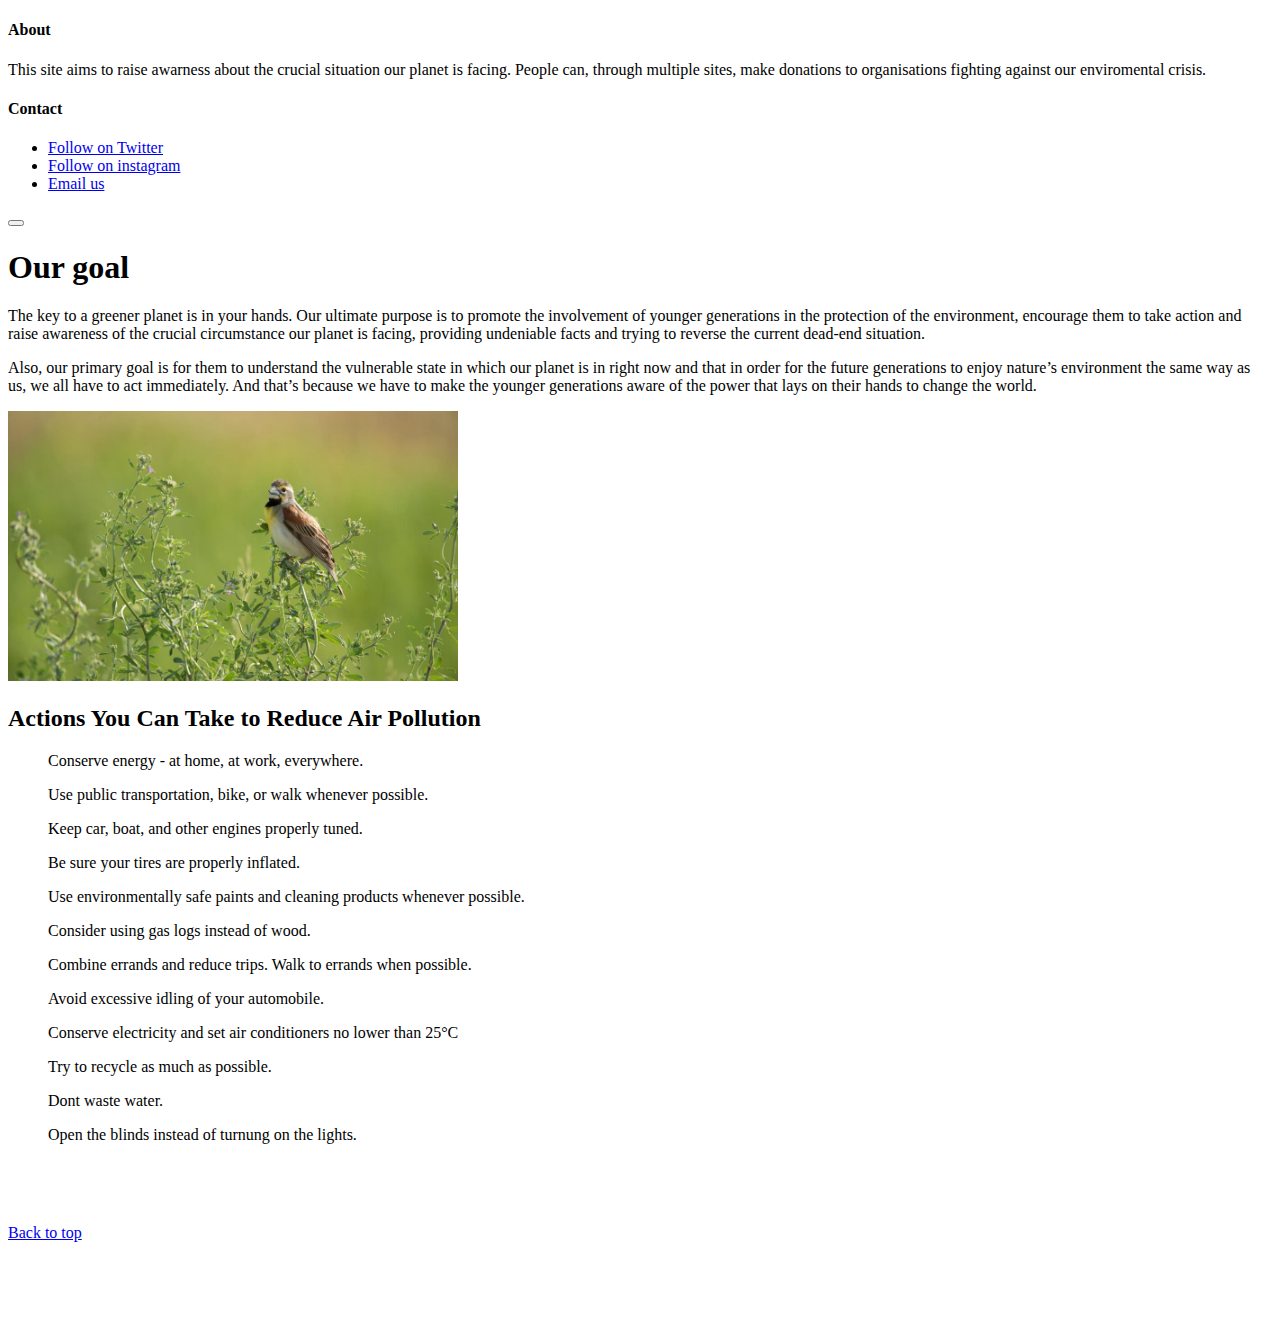
==== commit fb4e5c2c: "Update moreaboutus.html" ====
--- a/moreaboutus.html
+++ b/moreaboutus.html
@@ -93,7 +93,7 @@
  <ul>Try to recycle as much as possible.</ul>
  <ul>Dont waste water.</ul>
  <ul>Open the blinds instead of turnung on the lights.</ul>
-       <img src="tigerwwf (1).jpg" width="450">
+       
  
  <footer class="text-muted">
     <div class="container">
